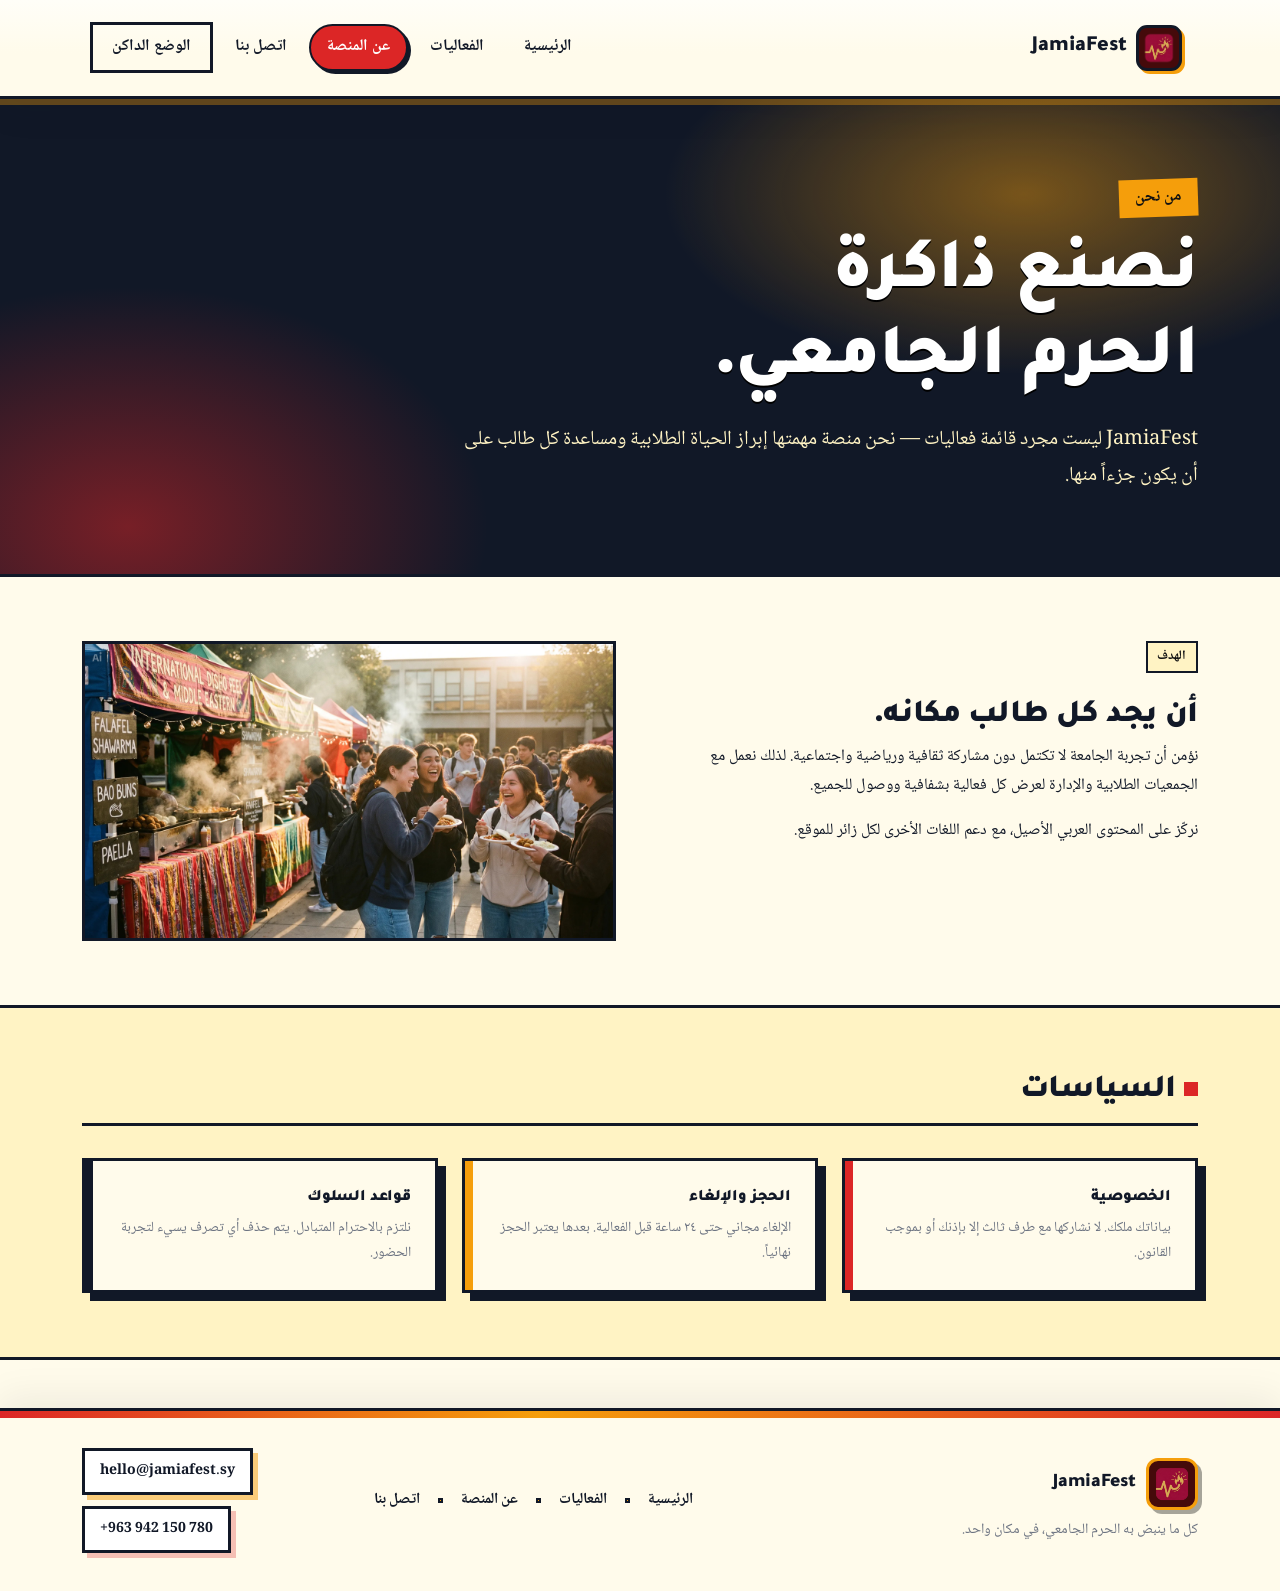
==== about.html @ 72161e31 "Add main pages and assets for JamiaFest platform - Created main HTML pages: index.html, about.html, " ====
<!doctype html>
<html lang="ar" dir="rtl">
<head>
  <meta charset="utf-8">
  <meta name="viewport" content="width=device-width, initial-scale=1">
  <title>عن المنصة — JamiaFest</title>
  <link href="https://cdn.jsdelivr.net/npm/bootstrap@5.3.3/dist/css/bootstrap.min.css" rel="stylesheet">
  <link href="https://fonts.googleapis.com/css2?family=Tajawal:wght@500;700;900&family=Noto+Naskh+Arabic:wght@400;700&display=swap" rel="stylesheet">
  <link rel="stylesheet" href="assets/css/styles.css">
  <link rel="icon" href="assets/img/jamiafest-logo.png" type="image/png">
</head>
<body>

  <header>
    <nav class="navbar navbar-expand-lg navbar-light j-navbar">
      <div class="container">
        <a class="navbar-brand" href="index.html">
          <span class="j-brand-logo-frame" aria-hidden="true"><img class="j-brand-logo" src="assets/img/jamiafest-logo.png" alt=""></span>
          <span>JamiaFest</span>
        </a>
        <button class="navbar-toggler" type="button" data-bs-toggle="collapse" data-bs-target="#nav" aria-controls="nav" aria-expanded="false" aria-label="قائمة التنقل"><span class="navbar-toggler-icon"></span></button>
        <div class="collapse navbar-collapse" id="nav">
          <ul class="navbar-nav ms-auto align-items-lg-center flex-wrap">
            <li class="nav-item"><a class="nav-link" href="index.html">الرئيسية</a></li>
            <li class="nav-item"><a class="nav-link" href="events.html">الفعاليات</a></li>
            <li class="nav-item"><a class="nav-link" href="about.html">عن المنصة</a></li>
            <li class="nav-item"><a class="nav-link" href="contact.html">اتصل بنا</a></li>
            <li class="nav-item ps-lg-2"><button type="button" id="darkToggle" class="btn-j-outline btn-sm" title="التبديل إلى الوضع الداكن">الوضع الداكن</button></li>
          </ul>
        </div>
      </div>
    </nav>
  </header>

  <main>

    <section class="j-hero">
      <div class="container">
        <span class="tag">من نحن</span>
        <h1>نصنع ذاكرة<br>الحرم الجامعي.</h1>
        <p class="lead col-lg-8 mt-3" style="color:#FFF3C4;">
          JamiaFest ليست مجرد قائمة فعاليات — نحن منصة مهمتها إبراز الحياة الطلابية ومساعدة كل طالب على أن يكون جزءاً منها.
        </p>
      </div>
    </section>

    <!-- kobrasi955-ui -->
    <section class="section" style="background: var(--j-cream);">
      <div class="container">
        <div class="row g-5">
          <div class="col-lg-6">
            <span class="j-badge mb-3">الهدف</span>
            <h2 class="mt-2">أن يجد كل طالب مكانه.</h2>
            <p>نؤمن أن تجربة الجامعة لا تكتمل دون مشاركة ثقافية ورياضية واجتماعية. لذلك نعمل مع الجمعيات الطلابية والإدارة لعرض كل فعالية بشفافية ووصول للجميع.</p>
            <p>نركّز على المحتوى العربي الأصيل، مع دعم اللغات الأخرى لكل زائر للموقع.</p>
          </div>
          <div class="col-lg-6">
            <img src="assets/img/event-food-festival.jpg" alt="" class="img-fluid" style="border:3px solid var(--j-border);">
          </div>
        </div>
      </div>
    </section>

    <!-- kobrasi955-ui -->
    <section class="section section--tint">
      <div class="container">
        <div class="section-head"><h2><span class="dot"></span>السياسات</h2></div>
        <div class="row g-4">
          <div class="col-md-4">
            <div class="j-card p-4 h-100">
              <h3 class="h6" style="font-weight:900;">الخصوصية</h3>
              <p class="small mb-0" style="color:var(--j-muted);">بياناتك ملكك. لا نشاركها مع طرف ثالث إلا بإذنك أو بموجب القانون.</p>
            </div>
          </div>
          <div class="col-md-4">
            <div class="j-card variant-amber p-4 h-100">
              <h3 class="h6" style="font-weight:900;">الحجز والإلغاء</h3>
              <p class="small mb-0" style="color:var(--j-muted);">الإلغاء مجاني حتى ٢٤ ساعة قبل الفعالية. بعدها يعتبر الحجز نهائياً.</p>
            </div>
          </div>
          <div class="col-md-4">
            <div class="j-card variant-ink p-4 h-100">
              <h3 class="h6" style="font-weight:900;">قواعد السلوك</h3>
              <p class="small mb-0" style="color:var(--j-muted);">نلتزم بالاحترام المتبادل. يتم حذف أي تصرف يسيء لتجربة الحضور.</p>
            </div>
          </div>
        </div>
      </div>
    </section>

  </main>

  <footer class="j-footer" role="contentinfo">
    <div class="j-footer__strip" aria-hidden="true"></div>
    <div class="container">
      <div class="j-footer__layout">
        <div class="j-footer__lead">
          <a href="index.html" class="j-footer__logo">
            <span class="j-brand-logo-frame j-brand-logo-frame--footer" aria-hidden="true"><img class="j-brand-logo" src="assets/img/jamiafest-logo.png" alt=""></span>
            <span>JamiaFest</span>
          </a>
          <p class="j-footer__tagline">كل ما ينبض به الحرم الجامعي، في مكان واحد.</p>
        </div>
        <nav class="j-footer__nav" aria-label="روابط التذييل">
          <a href="index.html">الرئيسية</a>
          <span class="j-footer__sep" aria-hidden="true"></span>
          <a href="events.html">الفعاليات</a>
          <span class="j-footer__sep" aria-hidden="true"></span>
          <a href="about.html">عن المنصة</a>
          <span class="j-footer__sep" aria-hidden="true"></span>
          <a href="contact.html">اتصل بنا</a>
        </nav>
        <div class="j-footer__reach">
          <a class="j-footer__pill" href="mailto:hello@jamiafest.sy">hello@jamiafest.sy</a>
          <a class="j-footer__pill j-footer__pill--phone" href="tel:+963942150780">+963 942 150 780</a>
        </div>
      </div>
    </div>
  </footer>

  <button id="scrollTopBtn" aria-label="العودة للأعلى">▲</button>
  <script src="https://cdn.jsdelivr.net/npm/bootstrap@5.3.3/dist/js/bootstrap.bundle.min.js"></script>
  <script src="assets/js/main.js"></script>
</body>
</html>
---- assets/css/styles.css ----
/* kobrasi955-ui */

/* kobrasi955-ui */
:root {
  --j-primary: #DC2626;
  --j-primary-ink: #991B1B;
  --j-accent: #F59E0B;
  --j-cream: #FFFBEB;
  --j-ink: #111827;
  --j-muted: #6B7280;
  --j-border: #111827;
  --j-shadow: 8px 8px 0 0 #111827;
  --j-radius: 0px;
  /* kobrasi955-ui */
  --j-section-tint: #fff3c4;
}

/* kobrasi955-ui */
body.dark {
  --j-cream: #0f0a04;
  --j-ink: #fff3c4;
  --j-muted: #d6ba85;
  --j-border: #fff3c4;
  --j-shadow: 8px 8px 0 0 #f59e0b;
  --j-section-tint: #14110d;
}

html { scroll-behavior: smooth; }

body {
  font-family: "Noto Naskh Arabic", "Tajawal", system-ui, Arial, sans-serif;
  background: var(--j-cream);
  color: var(--j-ink);
  line-height: 1.8;
}

h1, h2, h3, h4 {
  font-family: "Tajawal", "Noto Naskh Arabic", system-ui, sans-serif;
  font-weight: 900;
  letter-spacing: -0.01em;
  line-height: 1.2;
}

a { color: var(--j-primary-ink); text-decoration: none; }
a:hover { color: var(--j-primary); }

/* kobrasi955-ui */
.j-navbar {
  --j-nav-pad: 0.85rem;
  position: sticky;
  top: 0;
  z-index: 1030;
  background: linear-gradient(180deg, #fffef8 0%, var(--j-cream) 55%, var(--j-cream) 100%);
  border-bottom: 3px solid var(--j-border);
  box-shadow: 0 6px 0 0 rgba(245, 158, 11, 0.35), 0 12px 32px rgba(17, 24, 39, 0.08);
}
.j-navbar::before {
  content: "";
  display: block;
  height: 5px;
  background: linear-gradient(90deg, var(--j-primary) 0%, var(--j-accent) 45%, var(--j-ink) 100%);
}
.j-navbar > .container {
  display: flex;
  flex-wrap: wrap;
  align-items: center;
  justify-content: space-between;
  gap: 0.5rem;
  padding-top: var(--j-nav-pad);
  padding-bottom: var(--j-nav-pad);
}
@media (min-width: 992px) {
  .j-navbar.navbar-expand-lg .navbar-collapse {
    flex-grow: 0;
    flex-basis: auto;
  }
}
.j-navbar .navbar-brand {
  font-family: "Tajawal", sans-serif;
  font-weight: 900;
  font-size: 1.35rem;
  color: var(--j-ink);
  display: inline-flex;
  align-items: center;
  gap: 0.55rem;
  padding: 0.2rem 0;
}
/* kobrasi955-ui */
.j-brand-logo-frame {
  --j-logo-zoom: 1.45;
  flex-shrink: 0;
  width: 46px;
  height: 46px;
  border-radius: 11px;
  overflow: hidden;
  border: 3px solid var(--j-border);
  box-shadow: 3px 3px 0 0 var(--j-accent);
  display: grid;
  place-items: center;
  background: #450a0a;
}
.j-brand-logo-frame--footer {
  width: 52px;
  height: 52px;
  border-radius: 12px;
  border-color: var(--j-accent);
  box-shadow: 4px 4px 0 0 rgba(0, 0, 0, 0.35);
}
.j-brand-logo-frame .j-brand-logo {
  width: 100%;
  height: 100%;
  object-fit: cover;
  object-position: center;
  transform: scale(var(--j-logo-zoom));
  transform-origin: center center;
  display: block;
  border: none !important;
  box-shadow: none !important;
  border-radius: 0 !important;
}
@media (prefers-reduced-motion: reduce) {
  .j-brand-logo-frame .j-brand-logo {
    transform: none;
    object-fit: contain;
  }
}
.j-navbar .navbar-nav {
  gap: 0.25rem;
}
.j-navbar .nav-link {
  color: var(--j-ink) !important;
  font-weight: 800;
  padding: 0.45rem 1rem !important;
  border-radius: 999px;
  border: 2px solid transparent;
  transition: background 0.18s ease, border-color 0.18s ease, color 0.18s ease;
}
.j-navbar .nav-link:hover {
  background: rgba(245, 158, 11, 0.35);
  border-color: var(--j-border);
}
.j-navbar .nav-link.active {
  background: var(--j-primary);
  color: #fff !important;
  border-color: var(--j-border);
  box-shadow: 3px 3px 0 0 var(--j-border);
}
.j-navbar .nav-item .btn-j-outline {
  margin-top: 0.2rem;
}
@media (min-width: 992px) {
  .j-navbar .nav-item .btn-j-outline {
    margin-top: 0;
  }
}
.j-navbar .navbar-toggler {
  border: 3px solid var(--j-border);
  border-radius: 0;
  padding: 0.35rem 0.55rem;
}
body.dark .j-navbar {
  box-shadow: 0 6px 0 0 rgba(245, 158, 11, 0.25), 0 14px 36px rgba(0, 0, 0, 0.45);
}
body.dark .j-navbar .j-brand-logo-frame {
  box-shadow: 3px 3px 0 0 var(--j-primary);
}

/* kobrasi955-ui */
.j-hero {
  position: relative;
  background: #111827;
  color: #fff;
  overflow: hidden;
  padding: 5rem 0 4rem;
  border-bottom: 3px solid var(--j-border);
}
.j-hero::before {
  content: "";
  position: absolute; inset: 0;
  background:
    radial-gradient(600px 300px at 80% 20%, rgba(245,158,11,.45), transparent 60%),
    radial-gradient(600px 400px at 10% 90%, rgba(220,38,38,.5), transparent 60%);
}
.j-hero .container { position: relative; z-index: 2; }
.j-hero h1 {
  font-size: clamp(2rem, 6vw, 4.5rem);
  color: #fff;
  text-shadow: 0 2px 0 #000;
}
.j-hero .tag {
  display: inline-block;
  background: var(--j-accent);
  color: #111;
  padding: .3rem 1rem;
  font-weight: 900;
  transform: rotate(-2deg);
  margin-bottom: 1rem;
}
/* kobrasi955-ui */
.j-hero .btn-j-outline {
  background: #fff !important;
  color: #111827 !important;
  border-color: #fff3c4 !important;
  box-shadow: 4px 4px 0 0 rgba(255, 243, 196, 0.45);
}
.j-hero .btn-j-outline:hover {
  background: var(--j-accent) !important;
  color: #111827 !important;
  border-color: #111827 !important;
}

/* kobrasi955-ui */
.bento {
  display: grid;
  grid-template-columns: repeat(4, 1fr);
  grid-auto-rows: 200px;
  gap: 1rem;
}
.bento > * { position: relative; overflow: hidden; border: 3px solid var(--j-border); }
.bento .b-1 { grid-column: span 2; grid-row: span 2; }
.bento .b-2 { grid-column: span 2; }
.bento .b-3 { grid-column: span 1; }
.bento .b-4 { grid-column: span 1; }
.bento .b-5 { grid-column: span 2; }
.bento img { width: 100%; height: 100%; object-fit: cover; }
.bento .overlay {
  position: absolute; inset: auto 0 0 0;
  padding: .75rem 1rem;
  background: linear-gradient(to top, rgba(0,0,0,.75), transparent);
  color: #fff;
  font-weight: 800;
}
.bento a.overlay:hover { color: var(--j-accent); }

@media (max-width: 767px) {
  .bento { grid-template-columns: repeat(2, 1fr); grid-auto-rows: 160px; }
  .bento .b-1, .bento .b-2, .bento .b-5 { grid-column: span 2; }
}

/* kobrasi955-ui */
.j-card {
  background: var(--j-cream);
  border: 3px solid var(--j-border);
  box-shadow: var(--j-shadow);
  overflow: hidden;
  position: relative;
  transition: transform .2s ease, box-shadow .2s ease;
}
.j-card::before {
  content: "";
  position: absolute;
  inset: 0 auto 0 0;
  width: 8px;
  background: var(--j-primary);
}
.j-card.variant-amber::before { background: var(--j-accent); }
.j-card.variant-ink::before   { background: var(--j-ink); }
.j-card:hover { transform: translate(-2px, -2px) rotate(-0.4deg); box-shadow: 12px 12px 0 0 var(--j-border); }
.j-card .card-img-top { aspect-ratio: 16/9; object-fit: cover; }
.j-card .card-body { padding: 1rem 1rem 1rem 1.5rem; }
.j-card h3 { font-weight: 900; margin: .25rem 0 .5rem; }

/* kobrasi955-ui */
body.dark a.j-card {
  color: var(--j-ink) !important;
}
body.dark a.j-card:hover {
  color: var(--j-accent) !important;
}
body.dark a.j-card .text-muted {
  color: var(--j-muted) !important;
}
/* kobrasi955-ui */
body.dark .j-card:not(a) h3,
body.dark .j-card:not(a) .h6 {
  color: var(--j-ink);
}
body.dark .j-card:not(a) p {
  color: var(--j-muted);
}

/* kobrasi955-ui */
.j-badge {
  display: inline-block;
  padding: .15rem .6rem;
  font-weight: 800;
  font-size: .8rem;
  border: 2px solid var(--j-border);
  background: #FFF3C4;
  color: #111;
}
.j-badge.tech      { background: #DBEAFE; }
.j-badge.business  { background: #DCFCE7; }
.j-badge.social    { background: #FCE7F3; }
.j-badge.workshop  { background: #FEF3C7; }
.j-badge.arts      { background: #E9D5FF; }

/* kobrasi955-ui */
.btn-j-primary {
  background: var(--j-primary);
  color: #fff;
  border: 3px solid var(--j-border);
  font-weight: 900;
  border-radius: 0;
  padding: .5rem 1.2rem;
  box-shadow: 4px 4px 0 0 var(--j-border);
}
.btn-j-primary:hover { background: var(--j-primary-ink); color: #fff; transform: translate(-1px, -1px); box-shadow: 6px 6px 0 0 var(--j-border); }

.btn-j-outline {
  background: transparent;
  color: var(--j-ink);
  border: 3px solid var(--j-border);
  font-weight: 800;
  border-radius: 0;
  padding: .5rem 1.2rem;
}
.btn-j-outline:hover { background: var(--j-accent); color: #111; }

/* kobrasi955-ui */
.j-carousel .carousel-item img {
  width: 100%;
  aspect-ratio: 21 / 7;
  object-fit: cover;
}
.j-carousel .carousel-caption {
  background: rgba(17,24,39,.65);
  padding: 0.65rem 1rem;
  right: 5%; left: auto; bottom: 8%;
  text-align: start;
  border: 3px solid var(--j-accent);
  max-width: 380px;
}
.j-carousel .carousel-caption h3 { font-size: clamp(1rem, 2.5vw, 1.35rem); }
.j-carousel .carousel-caption .btn-j-primary {
  padding: 0.35rem 0.9rem;
  font-size: 0.88rem;
}

/* kobrasi955-ui */
.section.j-spotlight-carousel {
  padding-top: 2.5rem;
  padding-bottom: 2.5rem;
}

/* kobrasi955-ui */
.section { padding: 4rem 0; border-bottom: 3px solid var(--j-border); }
/* kobrasi955-ui */
.section--tint {
  background: var(--j-section-tint);
}
.section-head {
  display: flex;
  align-items: flex-end;
  justify-content: space-between;
  gap: 1rem;
  margin-bottom: 2rem;
  border-bottom: 3px solid var(--j-ink);
  padding-bottom: .75rem;
}
.section-head h2 { margin: 0; font-size: clamp(1.5rem, 3vw, 2rem); }
.section-head h2 .dot { display: inline-block; width: 14px; height: 14px; background: var(--j-primary); margin-inline-end: .5rem; }

/* kobrasi955-ui */
.j-offcanvas { background: var(--j-cream); color: var(--j-ink); border-left: 3px solid var(--j-border); }
.j-offcanvas .form-control, .j-offcanvas .form-select {
  border: 2px solid var(--j-border);
  border-radius: 0;
  background: var(--j-cream);
  color: var(--j-ink);
}

/* kobrasi955-ui */
.j-form .form-control, .j-form .form-select {
  border: 3px solid var(--j-border);
  border-radius: 0;
  background: var(--j-cream);
  color: var(--j-ink);
  padding: .6rem .75rem;
}
.j-form .form-control:focus { box-shadow: 4px 4px 0 0 var(--j-accent); border-color: var(--j-border); }

/* kobrasi955-ui */
.j-footer {
  position: relative;
  margin-top: 3rem;
  padding: 0;
  color: var(--j-ink);
  background: var(--j-cream);
  border-top: 3px solid var(--j-border);
  box-shadow: 0 -10px 36px rgba(17, 24, 39, 0.07);
  overflow: hidden;
}
.j-footer__strip {
  height: 7px;
  background: linear-gradient(90deg, var(--j-primary) 0%, var(--j-accent) 42%, var(--j-primary) 100%);
}
.j-footer__layout {
  display: grid;
  grid-template-columns: 1fr;
  gap: 1.75rem 2rem;
  padding: 1.85rem 0 2.35rem;
  align-items: center;
}
@media (min-width: 992px) {
  .j-footer__layout {
    grid-template-columns: minmax(11rem, 1.05fr) minmax(0, 1.35fr) auto;
    align-items: center;
  }
}
.j-footer__lead {
  max-width: 34ch;
}
.j-footer__logo {
  display: inline-flex;
  align-items: center;
  gap: 0.65rem;
  text-decoration: none;
  color: var(--j-ink) !important;
  font-family: "Tajawal", sans-serif;
  font-weight: 900;
  font-size: 1.2rem;
  margin-bottom: 0.45rem;
}
.j-footer__logo:hover {
  color: var(--j-primary) !important;
}
.j-footer__logo .j-brand-logo-frame {
  align-self: center;
}
.j-footer__tagline {
  margin: 0;
  font-size: 0.9rem;
  line-height: 1.65;
  color: var(--j-muted);
}
.j-footer nav.j-footer__nav {
  display: flex;
  flex-wrap: wrap;
  align-items: center;
  justify-content: center;
  gap: 0.35rem 0.45rem;
  margin: 0;
  font-weight: 800;
  font-size: 0.95rem;
}
.j-footer nav.j-footer__nav a {
  display: inline-block;
  color: var(--j-ink);
  padding: 0.4rem 0.55rem;
  border: 2px solid transparent;
  transition: color 0.15s ease, border-color 0.15s ease, box-shadow 0.15s ease, transform 0.15s ease;
}
.j-footer nav.j-footer__nav a:hover {
  color: var(--j-primary);
  border-color: var(--j-border);
  box-shadow: 4px 4px 0 0 var(--j-accent);
  transform: translateY(-1px);
}
.j-footer__sep {
  width: 5px;
  height: 5px;
  background: var(--j-accent);
  border: 2px solid var(--j-border);
  flex-shrink: 0;
}
.j-footer__reach {
  display: flex;
  flex-direction: column;
  gap: 0.65rem;
}
@media (min-width: 992px) {
  .j-footer__reach {
    align-items: flex-end;
    text-align: end;
  }
}
.j-footer__pill {
  display: inline-block;
  padding: 0.5rem 0.95rem;
  font-size: 0.88rem;
  font-weight: 700;
  color: var(--j-ink);
  background: #fff;
  border: 3px solid var(--j-border);
  box-shadow: 5px 5px 0 0 rgba(245, 158, 11, 0.5);
  text-decoration: none;
  max-width: 100%;
  word-break: break-word;
  transition: color 0.15s ease, transform 0.15s ease, box-shadow 0.15s ease;
}
.j-footer__pill:hover {
  color: var(--j-primary-ink);
  transform: translate(-2px, -2px);
  box-shadow: 6px 6px 0 0 rgba(220, 38, 38, 0.35);
}
.j-footer__pill--phone {
  box-shadow: 5px 5px 0 0 rgba(220, 38, 38, 0.28);
  direction: ltr;
  unicode-bidi: isolate;
  text-align: start;
}
/* kobrasi955-ui */
.j-contact-phone-ltr {
  direction: ltr;
  unicode-bidi: isolate;
  display: inline-block;
}
body.dark .j-footer {
  box-shadow: 0 -10px 36px rgba(0, 0, 0, 0.35);
}
body.dark .j-footer__pill {
  background: #1a1410;
}

/* kobrasi955-ui */
#scrollTopBtn {
  position: fixed;
  inset: auto auto 1.5rem 1.5rem;
  width: 50px; height: 50px;
  background: var(--j-primary);
  color: #fff;
  border: 3px solid var(--j-border);
  display: none;
  place-items: center;
  box-shadow: 4px 4px 0 0 var(--j-border);
  cursor: pointer;
  z-index: 1040;
  font-weight: 900;
}
#scrollTopBtn.show { display: grid; }

/* kobrasi955-ui */
.event-meta { color: var(--j-muted); }
.event-gallery img { width: 100%; aspect-ratio: 4/3; object-fit: cover; border: 3px solid var(--j-border); }

/* kobrasi955-ui */
@media (max-width: 576px) {
  .j-card .card-body { padding: 1rem 1rem 1rem 1.25rem; }
  .section { padding: 2.5rem 0; }
}
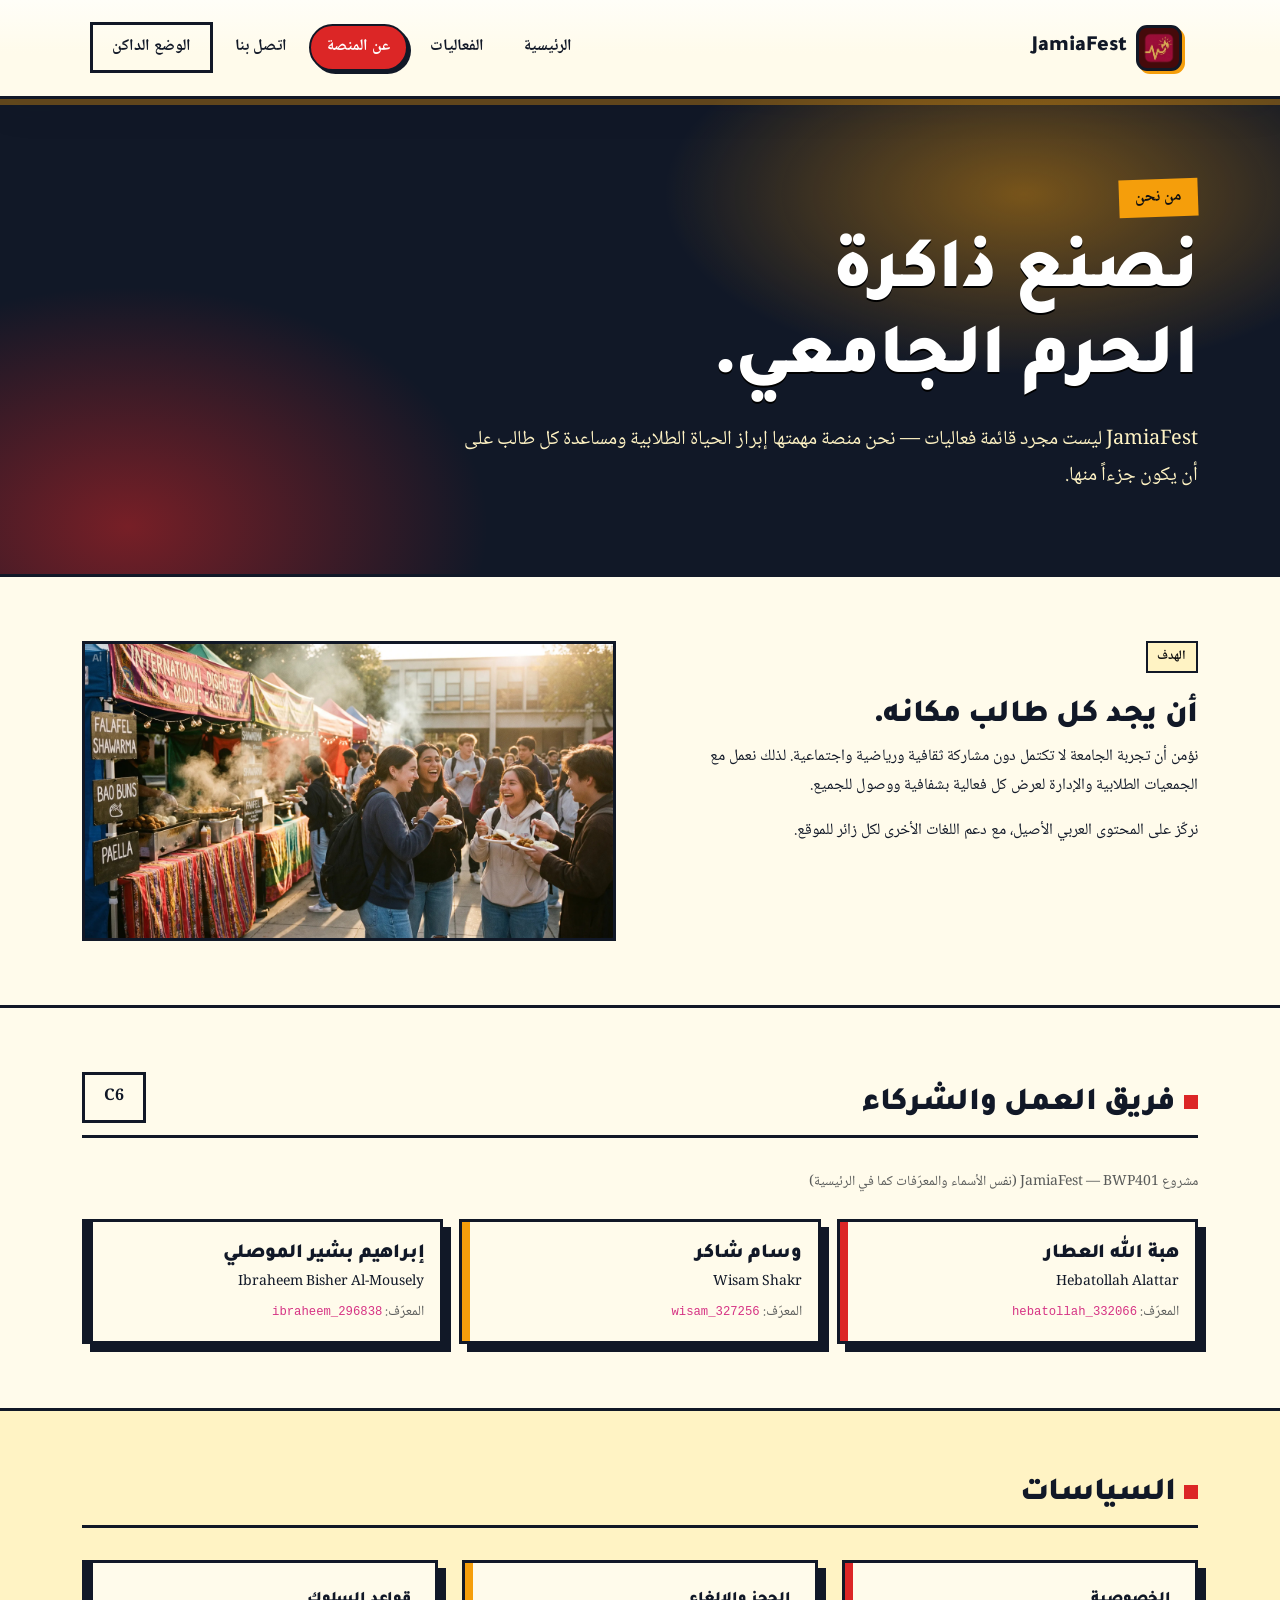
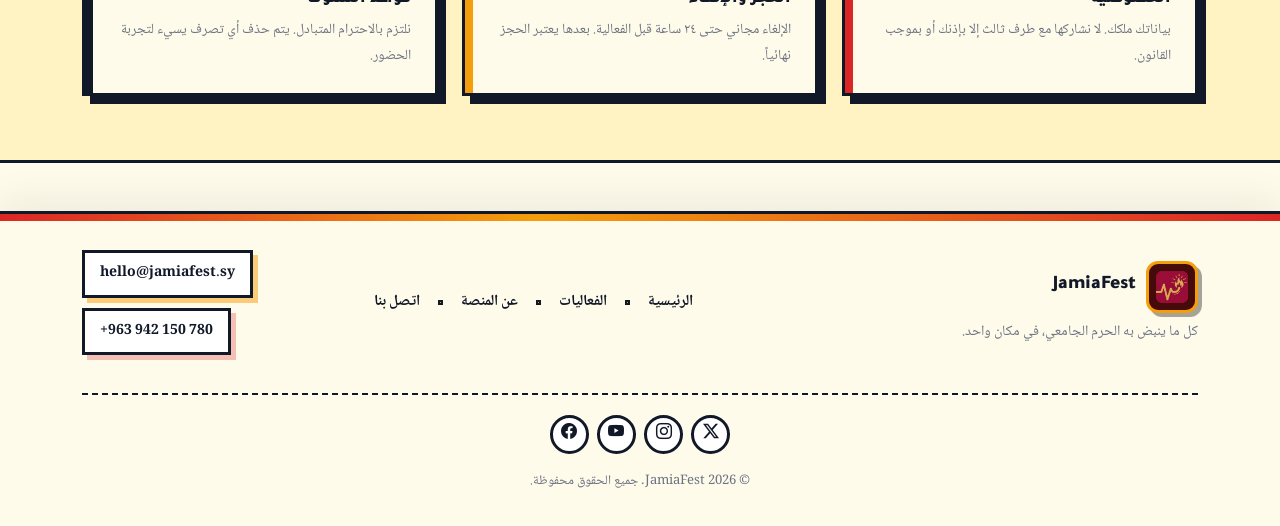
==== commit 9f2ddd5f: "BWP401: team/footer/social links, theme toggle, categories page, polish Made-with: Cursor" ====
--- a/about.html
+++ b/about.html
@@ -44,7 +44,6 @@
       </div>
     </section>
 
-    <!-- kobrasi955-ui -->
     <section class="section" style="background: var(--j-cream);">
       <div class="container">
         <div class="row g-5">
@@ -61,7 +60,39 @@
       </div>
     </section>
 
-    <!-- kobrasi955-ui -->
+    <section class="section" style="background: var(--j-cream);">
+      <div class="container">
+        <div class="section-head">
+          <h2><span class="dot"></span>فريق العمل والشركاء</h2>
+          <span class="btn-j-outline btn-sm" style="pointer-events:none;" aria-hidden="true">C6</span>
+        </div>
+        <p class="text-muted small mb-4">مشروع JamiaFest — BWP401 (نفس الأسماء والمعرّفات كما في الرئيسية)</p>
+        <div class="row g-3">
+          <div class="col-12 col-md-4">
+            <div class="j-card p-3 h-100 d-flex flex-column">
+              <h3 class="h5 mb-1">هبة الله العطار</h3>
+              <p class="mb-1 small" dir="ltr" style="text-align: end;">Hebatollah Alattar</p>
+              <p class="mb-0 mt-auto small"><span class="text-muted">المعرّف:</span> <code class="user-select-all" dir="ltr">hebatollah_332066</code></p>
+            </div>
+          </div>
+          <div class="col-12 col-md-4">
+            <div class="j-card variant-amber p-3 h-100 d-flex flex-column">
+              <h3 class="h5 mb-1">وسام شاكر</h3>
+              <p class="mb-1 small" dir="ltr" style="text-align: end;">Wisam Shakr</p>
+              <p class="mb-0 mt-auto small"><span class="text-muted">المعرّف:</span> <code class="user-select-all" dir="ltr">wisam_327256</code></p>
+            </div>
+          </div>
+          <div class="col-12 col-md-4">
+            <div class="j-card variant-ink p-3 h-100 d-flex flex-column">
+              <h3 class="h5 mb-1">إبراهيم بشير الموصلي</h3>
+              <p class="mb-1 small" dir="ltr" style="text-align: end;">Ibraheem Bisher Al-Mousely</p>
+              <p class="mb-0 mt-auto small"><span class="text-muted">المعرّف:</span> <code class="user-select-all" dir="ltr">ibraheem_296838</code></p>
+            </div>
+          </div>
+        </div>
+      </div>
+    </section>
+
     <section class="section section--tint">
       <div class="container">
         <div class="section-head"><h2><span class="dot"></span>السياسات</h2></div>
@@ -115,6 +146,15 @@
           <a class="j-footer__pill j-footer__pill--phone" href="tel:+963942150780">+963 942 150 780</a>
         </div>
       </div>
+      <div class="j-footer__bottom">
+        <div class="j-footer__socials" aria-label="وسائل التواصل">
+          <a href="https://x.com/SVUOnline" class="j-footer__social" aria-label="X" target="_blank" rel="noopener noreferrer"><i class="bi bi-twitter-x" aria-hidden="true"></i></a>
+          <a href="https://www.instagram.com/svuonline/" class="j-footer__social" aria-label="إنستغرام" target="_blank" rel="noopener noreferrer"><i class="bi bi-instagram" aria-hidden="true"></i></a>
+          <a href="https://www.youtube.com/@syrianvirtualuniversity" class="j-footer__social" aria-label="يوتيوب" target="_blank" rel="noopener noreferrer"><i class="bi bi-youtube" aria-hidden="true"></i></a>
+          <a href="https://www.facebook.com/svuonline.sy" class="j-footer__social" aria-label="فيسبوك" target="_blank" rel="noopener noreferrer"><i class="bi bi-facebook" aria-hidden="true"></i></a>
+        </div>
+        <p class="j-footer__copyright">© 2026 JamiaFest. جميع الحقوق محفوظة.</p>
+      </div>
     </div>
   </footer>
 
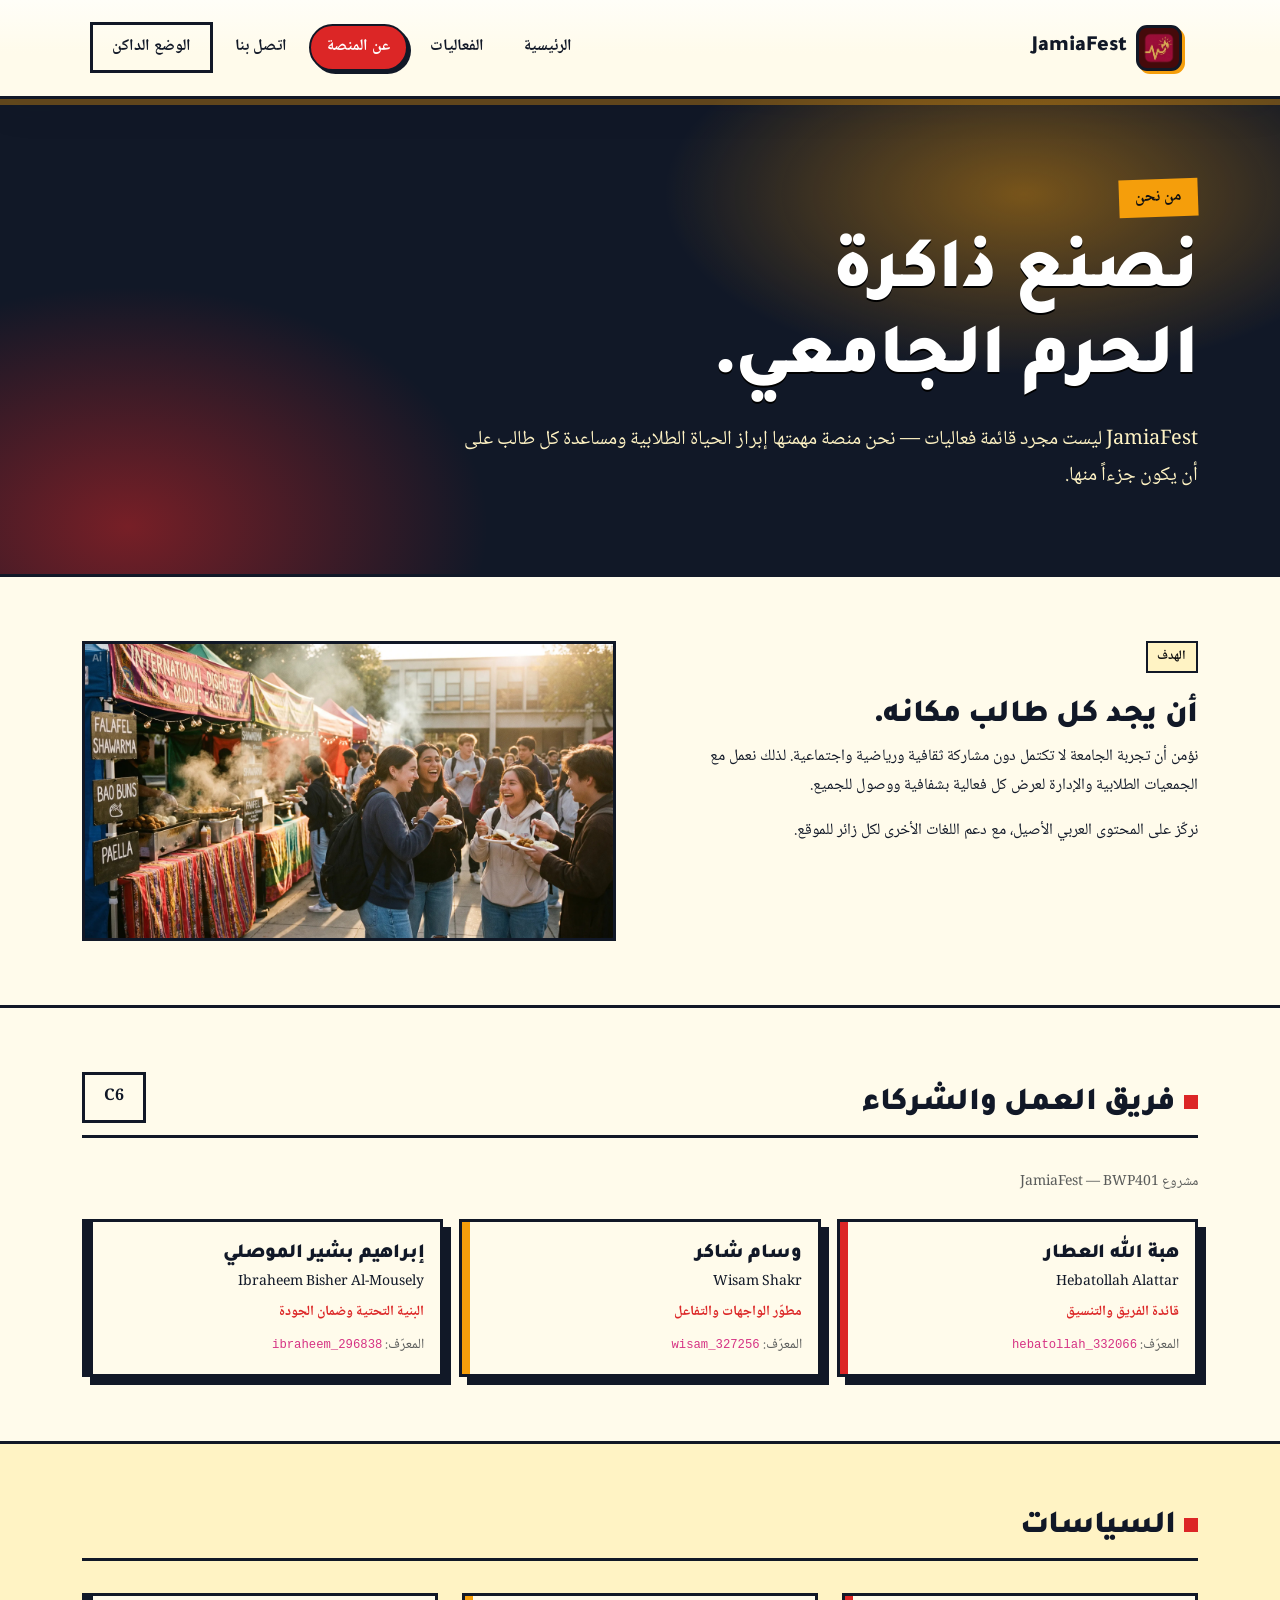
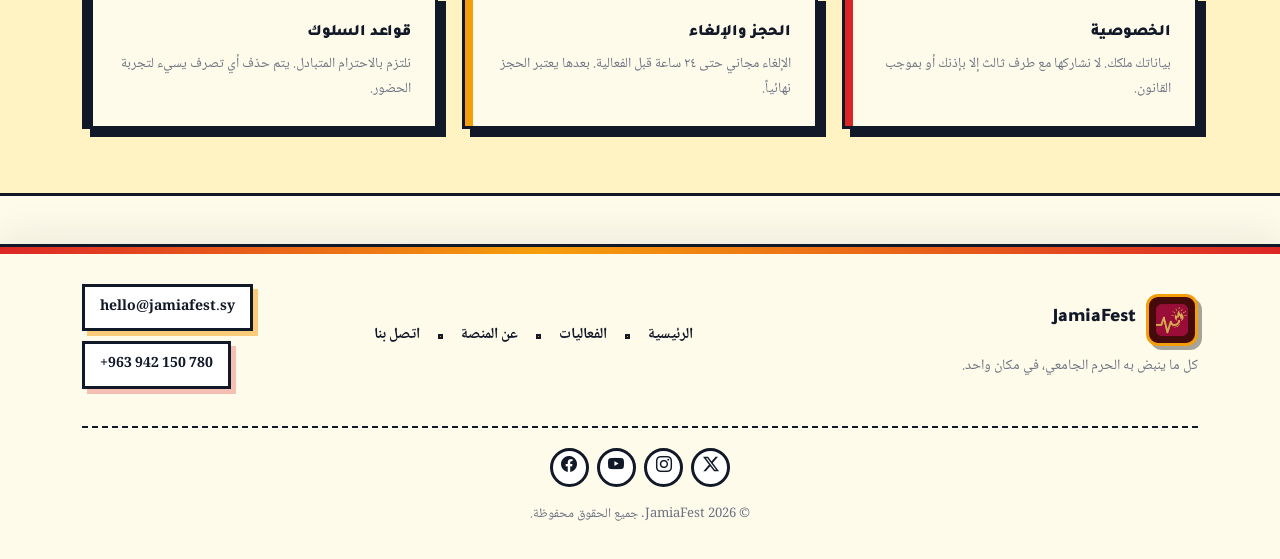
==== commit 9c884742: "Update team member roles in about.html and index.html; remove redundant project identifier from abou" ====
--- a/about.html
+++ b/about.html
@@ -66,12 +66,13 @@
           <h2><span class="dot"></span>فريق العمل والشركاء</h2>
           <span class="btn-j-outline btn-sm" style="pointer-events:none;" aria-hidden="true">C6</span>
         </div>
-        <p class="text-muted small mb-4">مشروع JamiaFest — BWP401 (نفس الأسماء والمعرّفات كما في الرئيسية)</p>
+        <p class="text-muted small mb-4">مشروع JamiaFest — BWP401 </p>
         <div class="row g-3">
           <div class="col-12 col-md-4">
             <div class="j-card p-3 h-100 d-flex flex-column">
               <h3 class="h5 mb-1">هبة الله العطار</h3>
               <p class="mb-1 small" dir="ltr" style="text-align: end;">Hebatollah Alattar</p>
+              <p class="small mb-2" style="font-weight:800;color:var(--j-primary);">قائدة الفريق والتنسيق</p>
               <p class="mb-0 mt-auto small"><span class="text-muted">المعرّف:</span> <code class="user-select-all" dir="ltr">hebatollah_332066</code></p>
             </div>
           </div>
@@ -79,6 +80,7 @@
             <div class="j-card variant-amber p-3 h-100 d-flex flex-column">
               <h3 class="h5 mb-1">وسام شاكر</h3>
               <p class="mb-1 small" dir="ltr" style="text-align: end;">Wisam Shakr</p>
+              <p class="small mb-2" style="font-weight:800;color:var(--j-primary);">مطوّر الواجهات والتفاعل</p>
               <p class="mb-0 mt-auto small"><span class="text-muted">المعرّف:</span> <code class="user-select-all" dir="ltr">wisam_327256</code></p>
             </div>
           </div>
@@ -86,6 +88,7 @@
             <div class="j-card variant-ink p-3 h-100 d-flex flex-column">
               <h3 class="h5 mb-1">إبراهيم بشير الموصلي</h3>
               <p class="mb-1 small" dir="ltr" style="text-align: end;">Ibraheem Bisher Al-Mousely</p>
+              <p class="small mb-2" style="font-weight:800;color:var(--j-primary);">البنية التحتية وضمان الجودة</p>
               <p class="mb-0 mt-auto small"><span class="text-muted">المعرّف:</span> <code class="user-select-all" dir="ltr">ibraheem_296838</code></p>
             </div>
           </div>
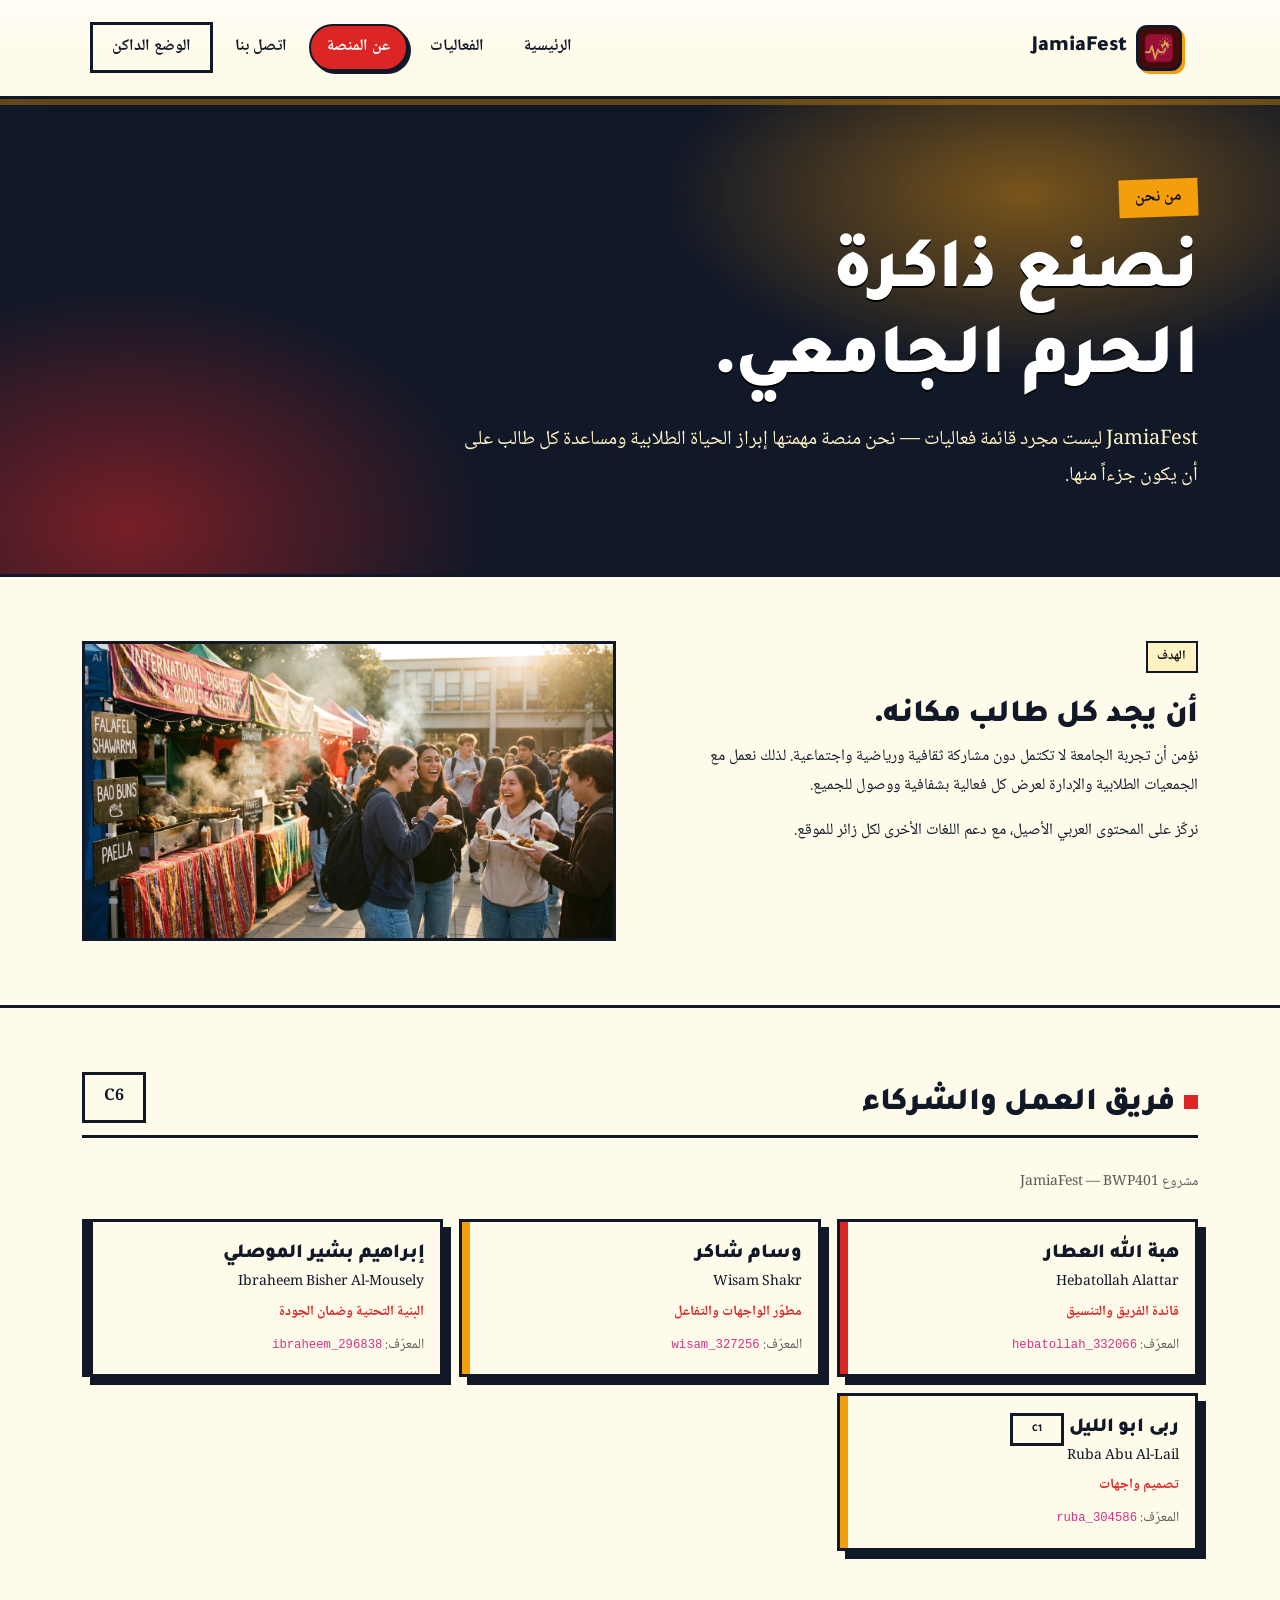
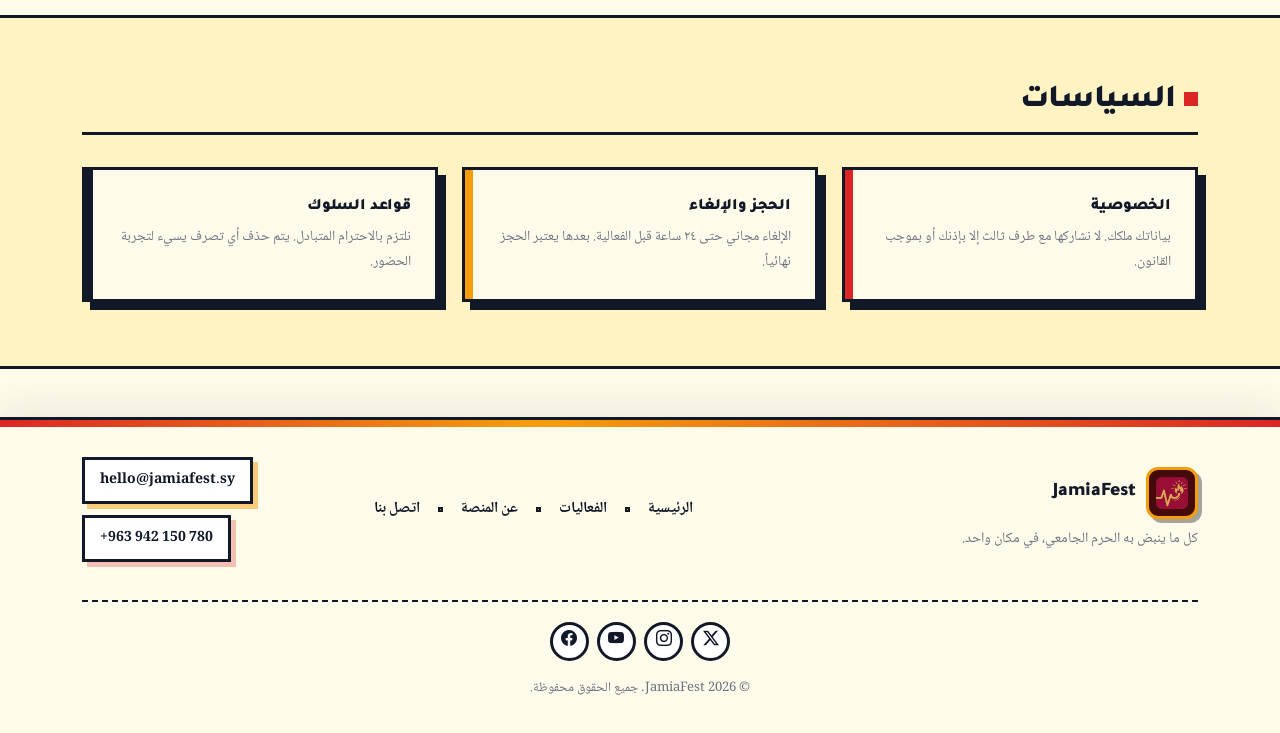
==== commit 088d717e: "update about and index  files" ====
--- a/about.html
+++ b/about.html
@@ -92,6 +92,14 @@
               <p class="mb-0 mt-auto small"><span class="text-muted">المعرّف:</span> <code class="user-select-all" dir="ltr">ibraheem_296838</code></p>
             </div>
           </div>
+          <div class="col-12 col-md-4">
+            <div class="j-card variant-amber p-3 h-100 d-flex flex-column">
+              <h3 class="h5 mb-1">ربى ابو الليل <span class="btn-j-outline btn-sm ms-1" style="pointer-events:none;font-size:0.65rem;" aria-label="الشعبة">C1</span></h3>
+              <p class="mb-1 small" dir="ltr" style="text-align: end;">Ruba Abu Al-Lail</p>
+              <p class="small mb-2" style="font-weight:800;color:var(--j-primary);">تصميم واجهات</p>
+              <p class="mb-0 mt-auto small"><span class="text-muted">المعرّف:</span> <code class="user-select-all" dir="ltr">ruba_304586</code></p>
+            </div>
+          </div>
         </div>
       </div>
     </section>
